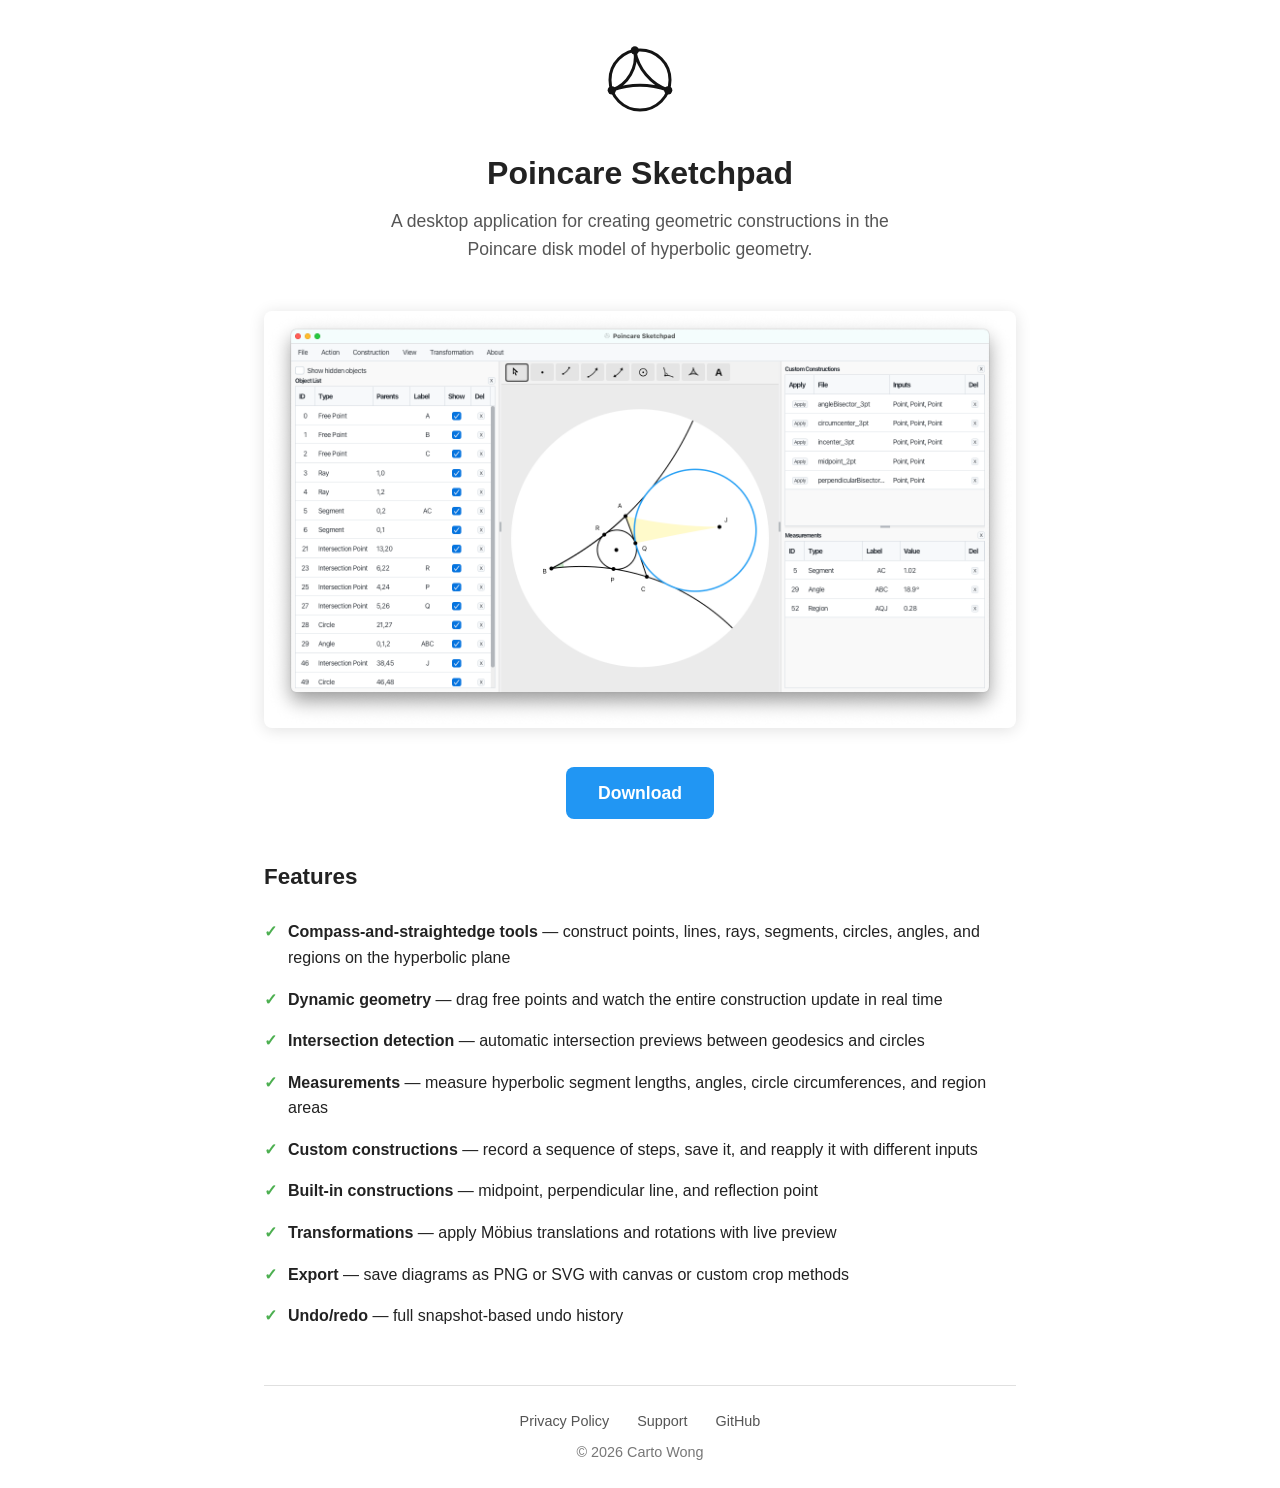
==== docs/index.html @ 5499801a "Initial commit Co-Authored-By: Claude Opus 4.6 <noreply@anthropic.com>" ====
<!DOCTYPE html>
<html lang="en">
<head>
    <meta charset="UTF-8">
    <meta name="viewport" content="width=device-width, initial-scale=1.0">
    <title>Poincare Sketchpad</title>
    <meta name="description" content="A desktop application for creating geometric constructions in the Poincare disk model of hyperbolic geometry.">
    <link rel="icon" type="image/png" href="images/app-icon.png">
    <link rel="stylesheet" href="style.css">
</head>
<body>
    <div class="container">
        <header class="site-header">
            <img src="images/app-icon.svg" alt="Poincare Sketchpad icon">
            <h1>Poincare Sketchpad</h1>
            <p class="tagline">A desktop application for creating geometric constructions in the Poincare disk model of hyperbolic geometry.</p>
        </header>

        <div class="hero">
            <img src="images/screenshot.png" alt="Poincare Sketchpad screenshot">
        </div>

        <div class="download">
            <a href="https://github.com/cartowong/poincare-sketchpad/releases">Download</a>
        </div>

        <section class="features">
            <h2>Features</h2>
            <ul>
                <li><strong>Compass-and-straightedge tools</strong> &mdash; construct points, lines, rays, segments, circles, angles, and regions on the hyperbolic plane</li>
                <li><strong>Dynamic geometry</strong> &mdash; drag free points and watch the entire construction update in real time</li>
                <li><strong>Intersection detection</strong> &mdash; automatic intersection previews between geodesics and circles</li>
                <li><strong>Measurements</strong> &mdash; measure hyperbolic segment lengths, angles, circle circumferences, and region areas</li>
                <li><strong>Custom constructions</strong> &mdash; record a sequence of steps, save it, and reapply it with different inputs</li>
                <li><strong>Built-in constructions</strong> &mdash; midpoint, perpendicular line, and reflection point</li>
                <li><strong>Transformations</strong> &mdash; apply M&ouml;bius translations and rotations with live preview</li>
                <li><strong>Export</strong> &mdash; save diagrams as PNG or SVG with canvas or custom crop methods</li>
                <li><strong>Undo/redo</strong> &mdash; full snapshot-based undo history</li>
            </ul>
        </section>

        <footer class="site-footer">
            <nav>
                <a href="privacy/index.html">Privacy Policy</a>
                <a href="https://github.com/cartowong/poincare-sketchpad/issues">Support</a>
                <a href="https://github.com/cartowong/poincare-sketchpad">GitHub</a>
            </nav>
            <p>&copy; 2026 Carto Wong</p>
        </footer>
    </div>
</body>
</html>
---- docs/style.css ----
*, *::before, *::after {
    box-sizing: border-box;
    margin: 0;
    padding: 0;
}

body {
    font-family: -apple-system, BlinkMacSystemFont, "Segoe UI", Roboto, Helvetica, Arial, sans-serif;
    color: #222;
    background: #fff;
    line-height: 1.6;
    -webkit-font-smoothing: antialiased;
}

a {
    color: #2196F3;
    text-decoration: none;
}

a:hover {
    text-decoration: underline;
}

.container {
    max-width: 800px;
    margin: 0 auto;
    padding: 0 24px;
}

/* Header */
.site-header {
    padding: 32px 0 16px;
    text-align: center;
}

.site-header img {
    width: 96px;
    height: 96px;
}

.site-header h1 {
    font-size: 2rem;
    font-weight: 700;
    margin: 12px 0 8px;
}

.site-header .tagline {
    font-size: 1.1rem;
    color: #555;
    max-width: 500px;
    margin: 0 auto;
}

/* Hero screenshot */
.hero {
    margin: 32px 0;
    text-align: center;
}

.hero img {
    max-width: 100%;
    border-radius: 8px;
    box-shadow: 0 2px 16px rgba(0, 0, 0, 0.12);
}

/* Download button */
.download {
    text-align: center;
    margin: 32px 0;
}

.download a {
    display: inline-block;
    background: #2196F3;
    color: #fff;
    padding: 12px 32px;
    border-radius: 8px;
    font-size: 1.1rem;
    font-weight: 600;
    transition: background 0.2s;
}

.download a:hover {
    background: #1976D2;
    text-decoration: none;
}

/* Features */
.features {
    margin: 40px 0;
}

.features h2 {
    font-size: 1.4rem;
    margin-bottom: 16px;
}

.features ul {
    list-style: none;
    padding: 0;
}

.features li {
    padding: 8px 0;
    padding-left: 24px;
    position: relative;
}

.features li::before {
    content: "\2713";
    position: absolute;
    left: 0;
    color: #4CAF50;
    font-weight: 700;
}

.features li strong {
    font-weight: 600;
}

/* Content pages (privacy, support) */
.content {
    margin: 40px 0;
}

.content h2 {
    font-size: 1.3rem;
    margin: 24px 0 8px;
}

.content p, .content ul {
    margin-bottom: 12px;
}

.content ul {
    padding-left: 24px;
}

/* Footer */
.site-footer {
    border-top: 1px solid #e0e0e0;
    padding: 24px 0;
    margin-top: 48px;
    text-align: center;
    font-size: 0.9rem;
    color: #777;
}

.site-footer nav {
    margin-bottom: 8px;
}

.site-footer nav a {
    margin: 0 12px;
    color: #555;
}

.site-footer nav a:hover {
    color: #2196F3;
}

/* Responsive */
@media (max-width: 600px) {
    .site-header h1 {
        font-size: 1.5rem;
    }

    .site-header .tagline {
        font-size: 1rem;
    }

    .features li {
        font-size: 0.95rem;
    }
}
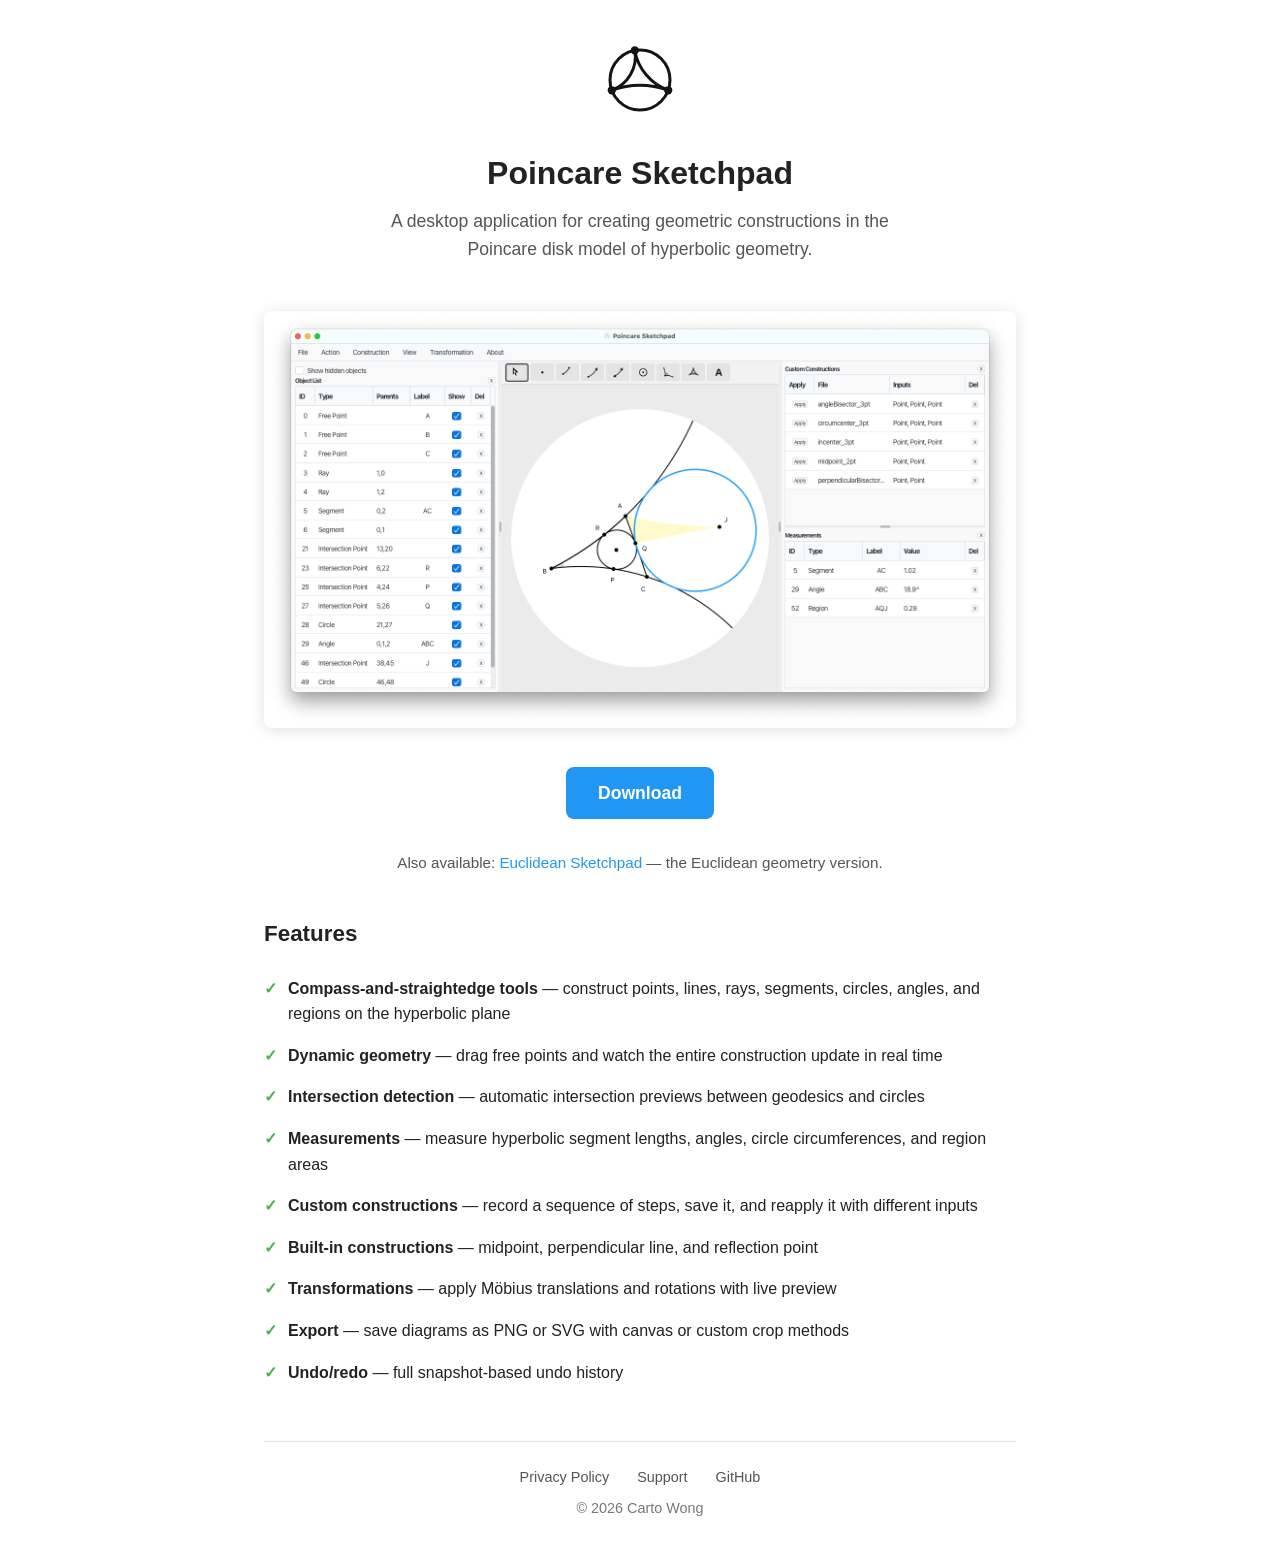
==== commit 0db860f7: "Add cross-reference to Euclidean Sketchpad on product page Co-Authored-By: Claude Opus 4.6 <noreply@" ====
--- a/docs/index.html
+++ b/docs/index.html
@@ -23,6 +23,8 @@
         <div class="download">
             <a href="https://github.com/cartowong/poincare-sketchpad/releases">Download</a>
         </div>
+
+        <p class="also-available">Also available: <a href="https://cartowong.github.io/euclidean-sketchpad/">Euclidean Sketchpad</a> &mdash; the Euclidean geometry version.</p>
 
         <section class="features">
             <h2>Features</h2>
--- a/docs/style.css
+++ b/docs/style.css
@@ -83,6 +83,13 @@
 .download a:hover {
     background: #1976D2;
     text-decoration: none;
+}
+
+/* Also available */
+.also-available {
+    text-align: center;
+    color: #555;
+    font-size: 0.95rem;
 }
 
 /* Features */
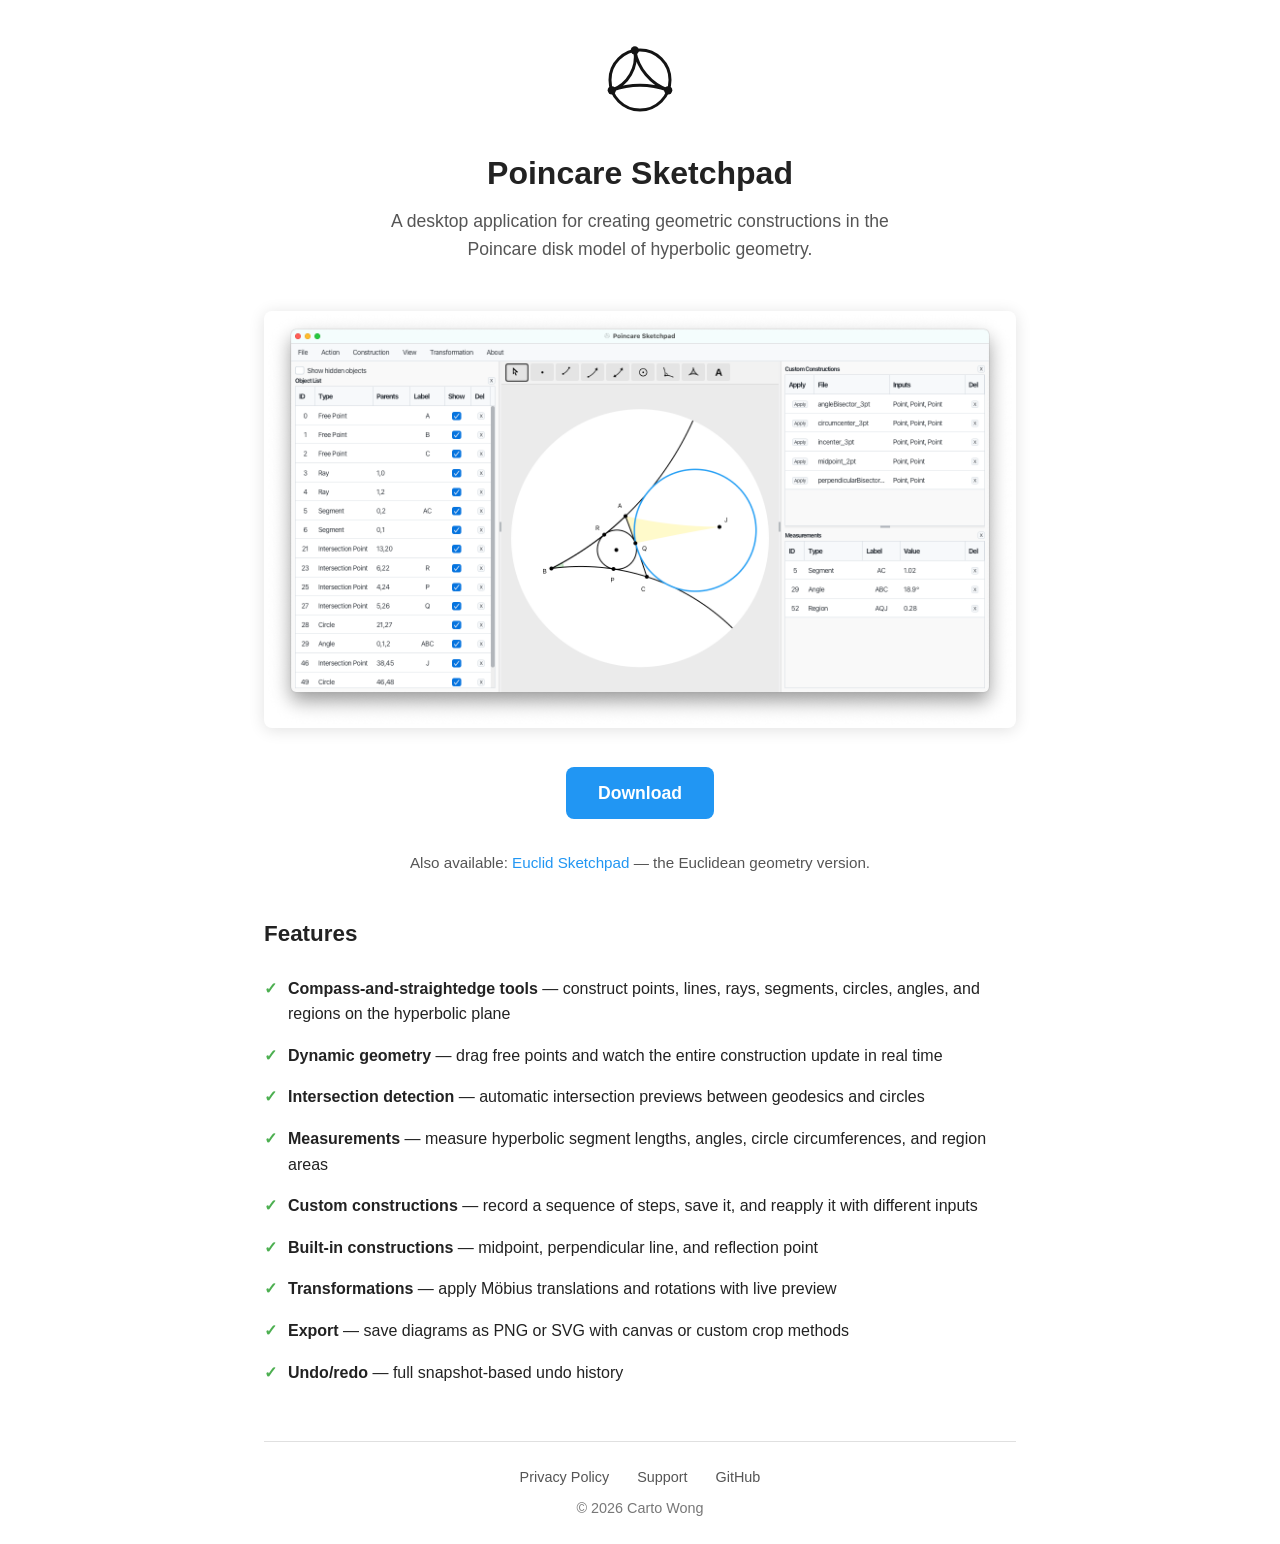
==== commit 5e2946ac: "Update Euclidean Sketchpad link to Euclid Sketchpad Co-Authored-By: Claude Opus 4.6 <noreply@anthrop" ====
--- a/docs/index.html
+++ b/docs/index.html
@@ -24,7 +24,7 @@
             <a href="https://github.com/cartowong/poincare-sketchpad/releases">Download</a>
         </div>
 
-        <p class="also-available">Also available: <a href="https://cartowong.github.io/euclidean-sketchpad/">Euclidean Sketchpad</a> &mdash; the Euclidean geometry version.</p>
+        <p class="also-available">Also available: <a href="https://cartowong.github.io/euclid-sketchpad/">Euclid Sketchpad</a> &mdash; the Euclidean geometry version.</p>
 
         <section class="features">
             <h2>Features</h2>
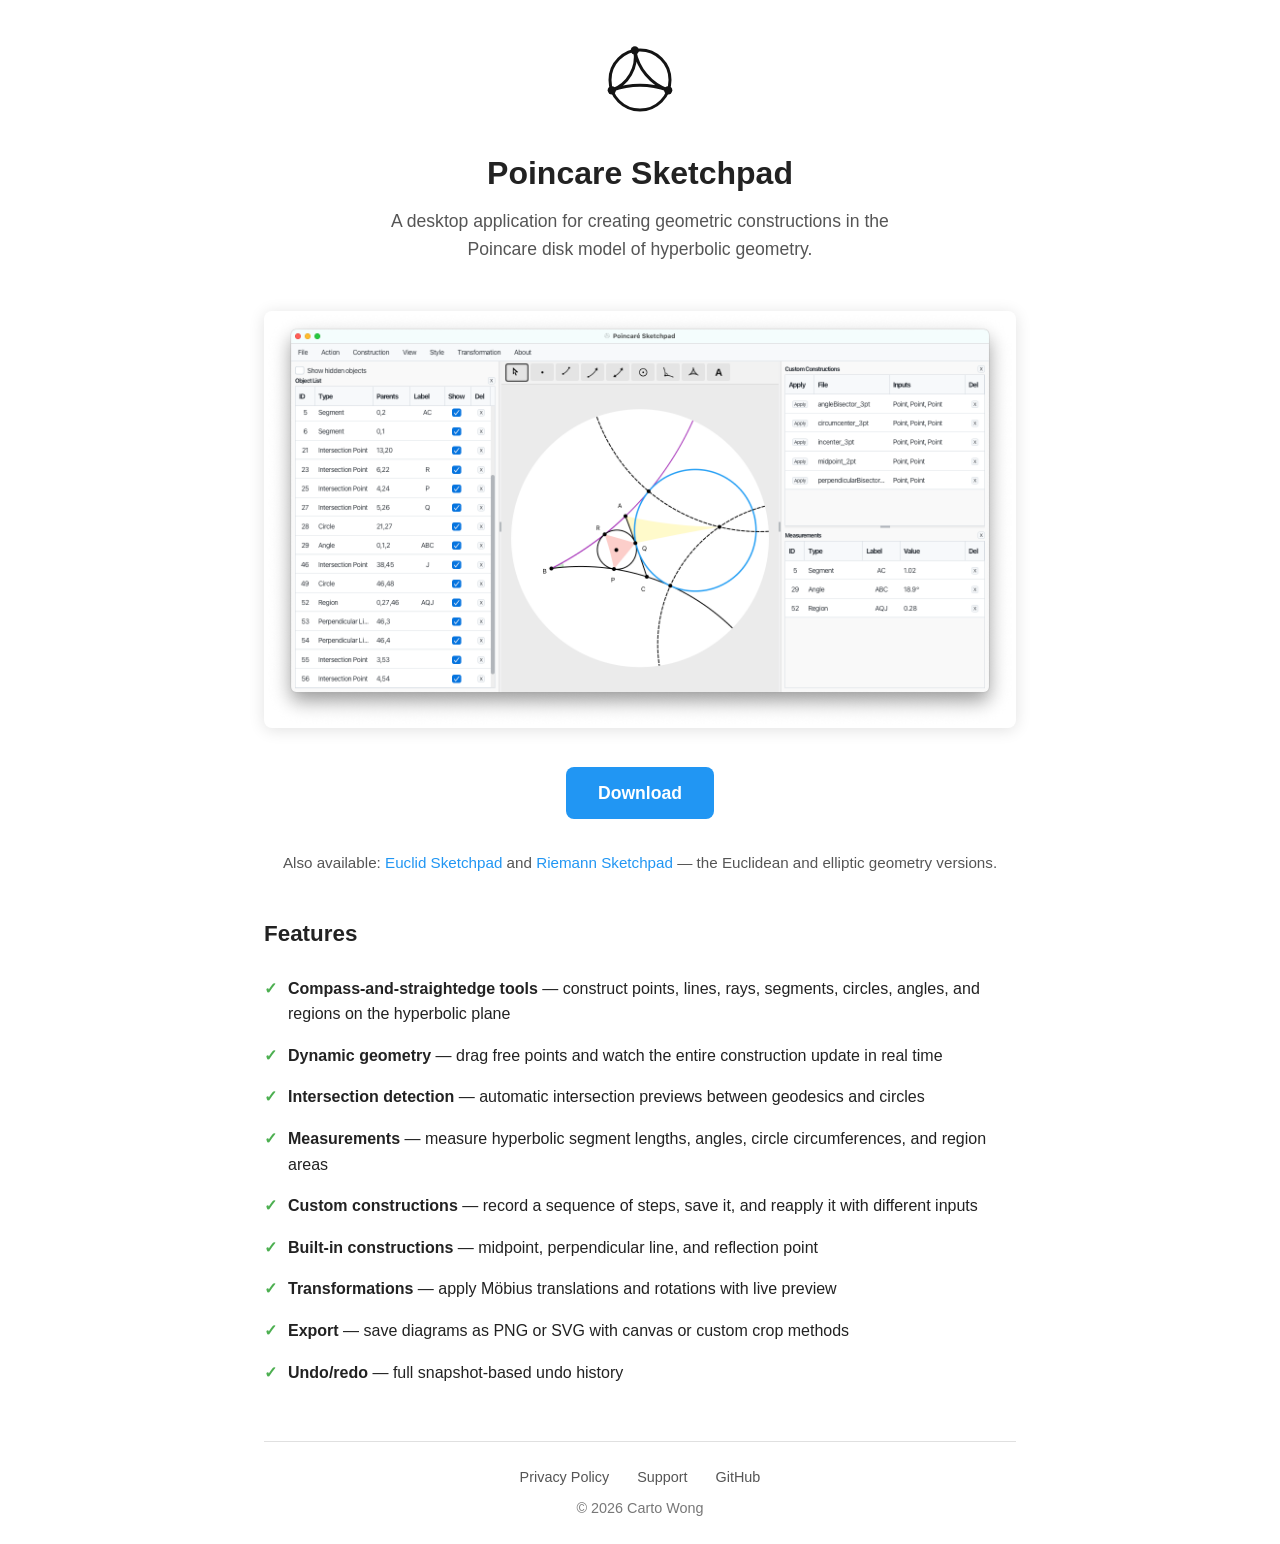
==== commit a5d62b0f: "Add cross-references to Riemann Sketchpad on product webpage Co-Authored-By: Claude Opus 4.6 <norepl" ====
--- a/docs/index.html
+++ b/docs/index.html
@@ -24,7 +24,7 @@
             <a href="https://github.com/cartowong/poincare-sketchpad/releases">Download</a>
         </div>
 
-        <p class="also-available">Also available: <a href="https://cartowong.github.io/euclid-sketchpad/">Euclid Sketchpad</a> &mdash; the Euclidean geometry version.</p>
+        <p class="also-available">Also available: <a href="https://cartowong.github.io/euclid-sketchpad/">Euclid Sketchpad</a> and <a href="https://cartowong.github.io/riemann-sketchpad/">Riemann Sketchpad</a> &mdash; the Euclidean and elliptic geometry versions.</p>
 
         <section class="features">
             <h2>Features</h2>
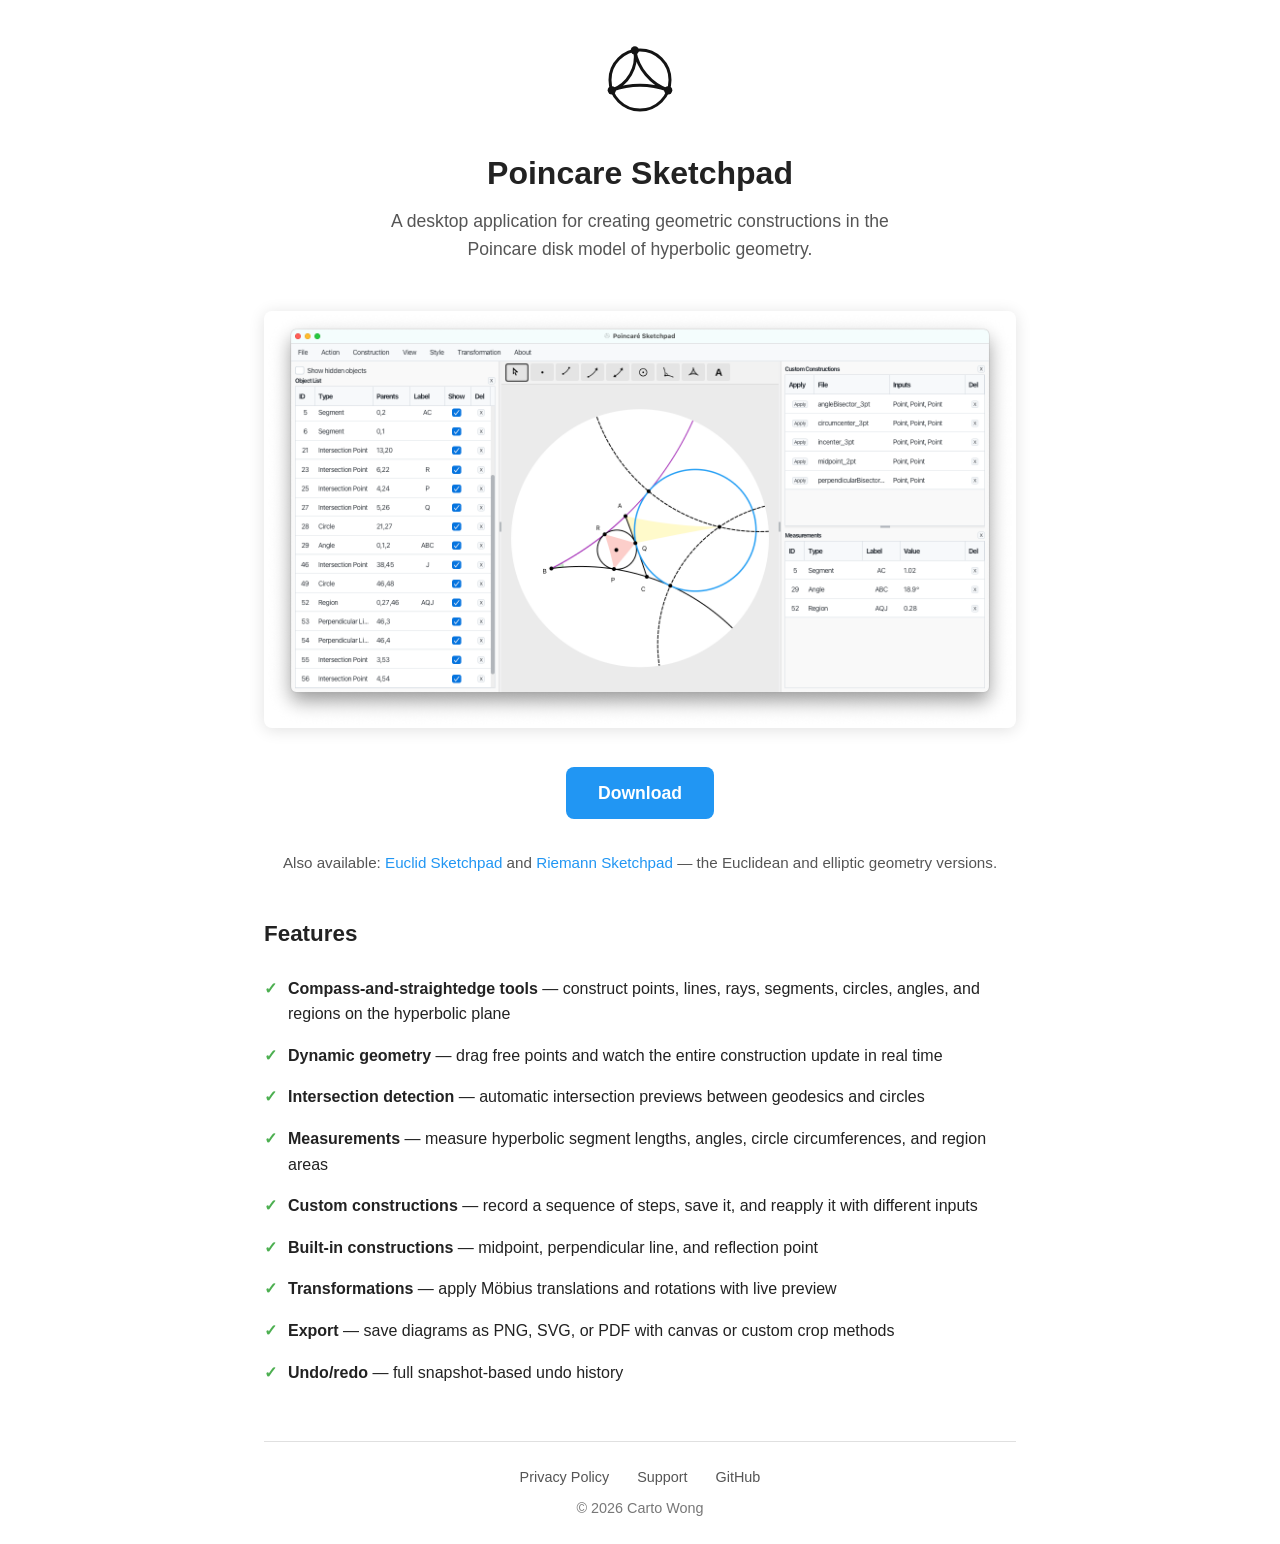
==== commit 5554d0d1: "Add PDF export with shared export rendering walker Refactor ExportRenderer into a single walker over" ====
--- a/docs/index.html
+++ b/docs/index.html
@@ -36,7 +36,7 @@
                 <li><strong>Custom constructions</strong> &mdash; record a sequence of steps, save it, and reapply it with different inputs</li>
                 <li><strong>Built-in constructions</strong> &mdash; midpoint, perpendicular line, and reflection point</li>
                 <li><strong>Transformations</strong> &mdash; apply M&ouml;bius translations and rotations with live preview</li>
-                <li><strong>Export</strong> &mdash; save diagrams as PNG or SVG with canvas or custom crop methods</li>
+                <li><strong>Export</strong> &mdash; save diagrams as PNG, SVG, or PDF with canvas or custom crop methods</li>
                 <li><strong>Undo/redo</strong> &mdash; full snapshot-based undo history</li>
             </ul>
         </section>
